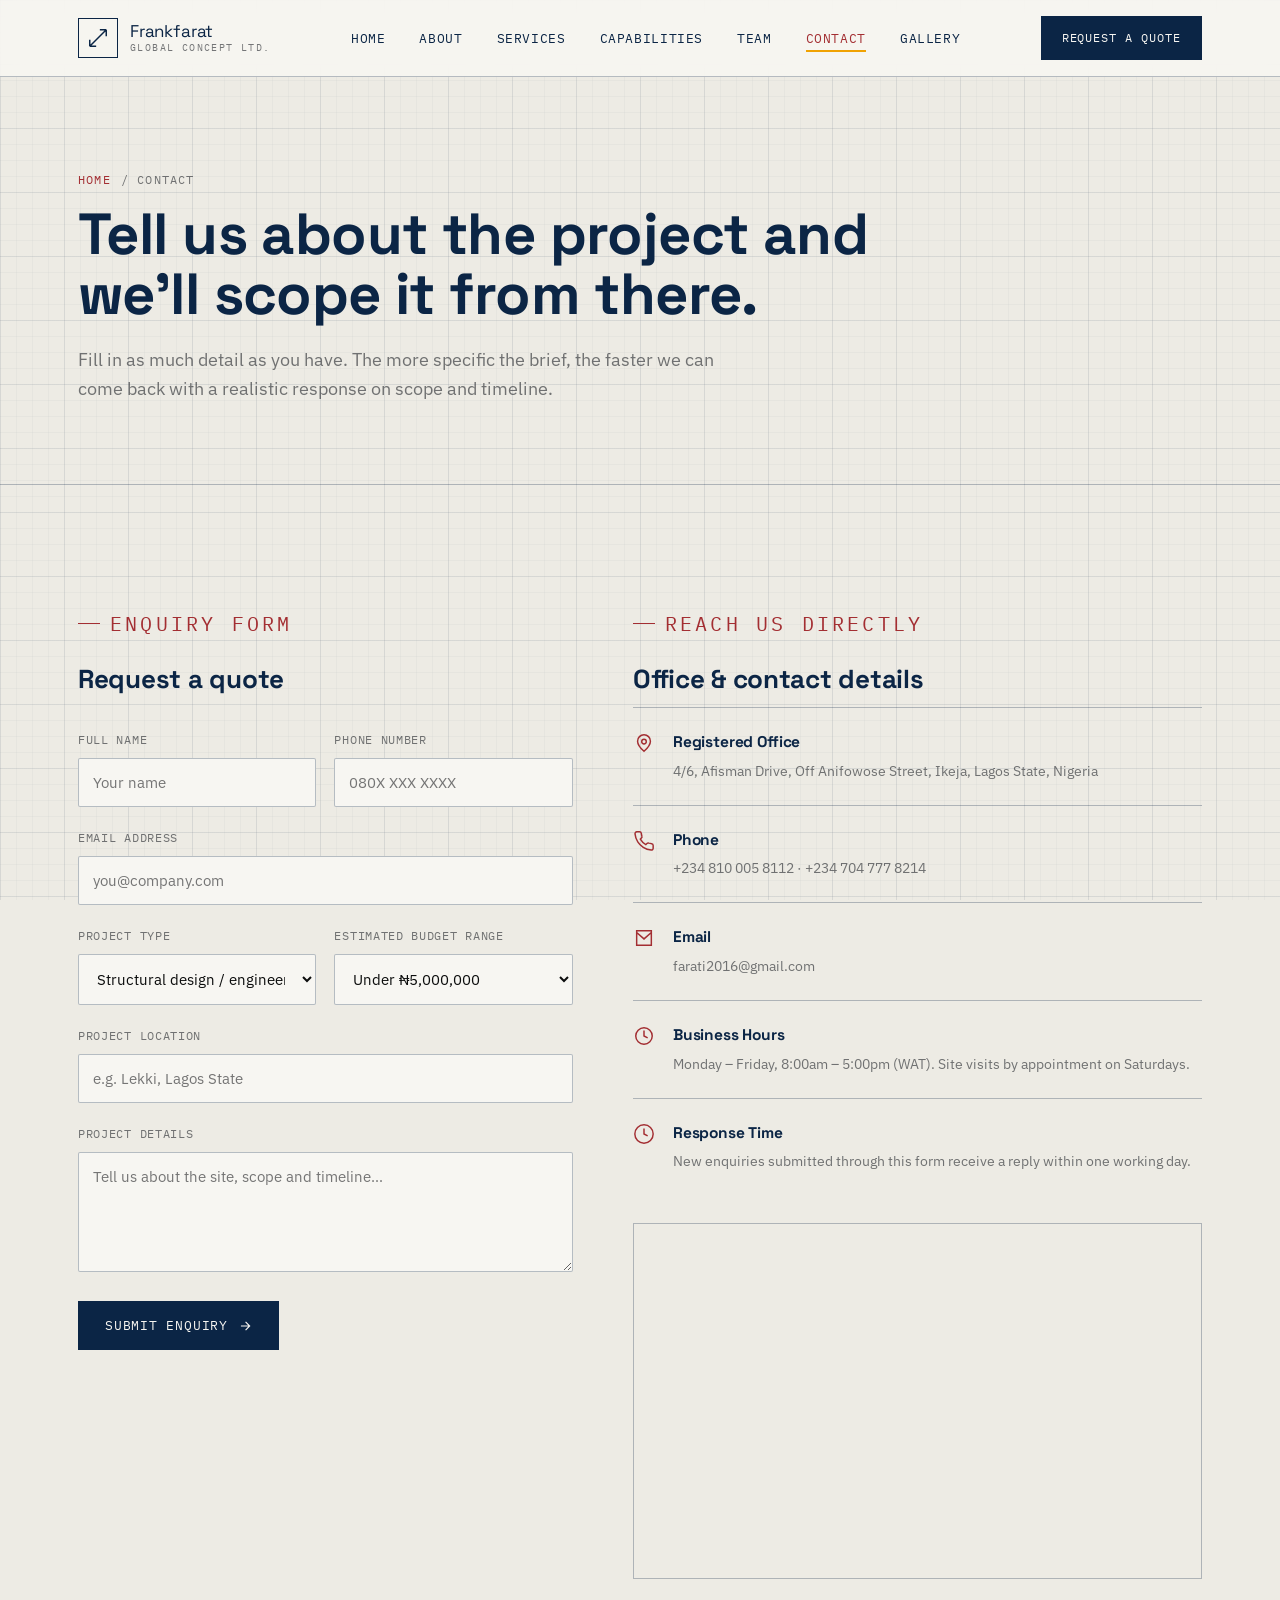
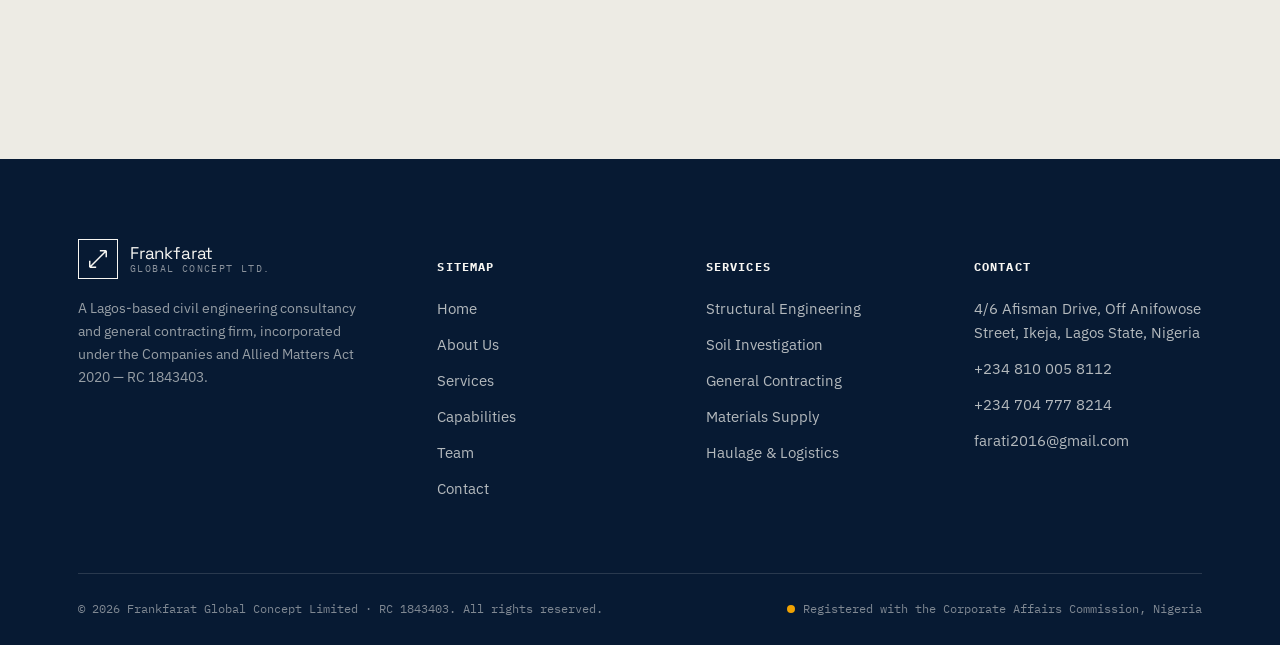
==== contact.html @ 9d9a78c6 "First commit" ====
<!DOCTYPE html>
<html lang="en">
<head>
<meta charset="UTF-8">
<meta name="viewport" content="width=device-width, initial-scale=1.0">
<title>Contact — Frankfarat Global Concept Limited</title>
<meta name="description" content="Get in touch with Frankfarat Global Concept Limited, Ikeja, Lagos State. Request a quote for structural engineering, construction, or materials supply.">
<link rel="stylesheet" href="style.css">
<style>
  .contact-grid{ display:grid; grid-template-columns:1fr 1.15fr; gap:60px; }
  .field{ margin-bottom:22px; }
  .field label{ display:block; font-family:var(--font-mono); font-size:11.5px; letter-spacing:.06em; text-transform:uppercase; color:var(--graphite-60); margin-bottom:8px; }
  .field input, .field select, .field textarea{
    width:100%; border:1px solid var(--line-strong); background:var(--paper); padding:14px 14px;
    font-family:var(--font-body); font-size:15px; color:var(--graphite); border-radius:var(--radius);
    transition:border-color .2s var(--ease);
  }
  .field input:focus, .field select:focus, .field textarea:focus{ border-color:var(--navy); outline:none; }
  .field textarea{ resize:vertical; min-height:120px; }
  .row-2{ display:grid; grid-template-columns:1fr 1fr; gap:18px; }
  @media (max-width:640px){ .row-2{ grid-template-columns:1fr; } .contact-grid{display: flex; flex-direction: column;}}
  .form-status{ margin-top:18px; font-size:14px; color:var(--stamp); opacity:0; transition:opacity .3s var(--ease); font-family:var(--font-mono); }
  .form-status.show{ opacity:1; }
  .info-card{ display:flex; gap:18px; padding:22px 0; border-top:1px solid var(--line-strong); }
  .info-card:last-child{ border-bottom:1px solid var(--line-strong); }
  .info-card .ic{ width:22px; height:22px; flex:none; color:var(--stamp); margin-top:2px; }
  .info-card h4{ font-size:15.5px; }
  .info-card p{ margin-top:4px; color:var(--graphite-60); font-size:14px; }
  .map-frame{ border:1px solid var(--line-strong); aspect-ratio:16/10; overflow:hidden; }
</style>
</head>
<body>

<div class="blueprint-bg"></div>

<header class="sheet-header">
  <div class="wrap bar">
    <a href="index.html" class="brand">
      <span class="brand-mark"><svg viewBox="0 0 24 24" fill="none" stroke="currentColor" stroke-width="1.6"><path d="M3 21 L21 3 M21 3 L21 10 M21 3 L14 3 M3 21 L10 21 M3 21 L3 14"/></svg></span>
      <span class="brand-text"><span class="name">Frankfarat</span><span class="tag">Global Concept Ltd.</span></span>
    </a>
    <nav class="main-nav">
      <a href="index.html">Home</a>
      <a href="about.html">About</a>
      <a href="services.html">Services</a>
      <a href="capabilities.html">Capabilities</a>
      <a href="team.html">Team</a>
      <a href="contact.html">Contact</a>
      <a href="gallery.html">Gallery</a>
    </nav>
    <a href="contact.html" class="nav-cta">Request a Quote</a>
    <button class="burger" aria-label="Toggle menu"><span></span><span></span><span></span></button>
  </div>
</header>

<div class="mobile-nav">
  <a href="index.html">Home</a>
  <a href="about.html">About</a>
  <a href="services.html">Services</a>
  <a href="capabilities.html">Capabilities</a>
  <a href="team.html">Team</a>
  <a href="gallery.html">Gallery</a>
  <a href="contact.html">Contact</a>
  <a href="contact.html" class="btn btn-amber">Request a Quote →</a>
</div>

<section class="page-hero">
  <div class="wrap">
    <div class="kicker"><a href="index.html">Home</a> / Contact</div>
    <h1>Tell us about the project and we'll scope it from there.</h1>
    <p class="lede">Fill in as much detail as you have. The more specific the brief, the faster we can come back with a realistic response on scope and timeline.</p>
  </div>
</section>

<section>
  <div class="wrap contact-grid">

    <div class="reveal">
      <div class="eyebrow">Enquiry Form</div>
      <h2 style="font-size:26px;margin-bottom:30px;">Request a quote</h2>
      <form id="enquiry-form" novalidate>
        <div class="row-2">
          <div class="field">
            <label for="name">Full name</label>
            <input type="text" id="name" name="name" required placeholder="Your name">
          </div>
          <div class="field">
            <label for="phone">Phone number</label>
            <input type="tel" id="phone" name="phone" required placeholder="080X XXX XXXX">
          </div>
        </div>
        <div class="field">
          <label for="email">Email address</label>
          <input type="email" id="email" name="email" required placeholder="you@company.com">
        </div>
        <div class="row-2">
          <div class="field">
            <label for="ptype">Project type</label>
            <select id="ptype" name="ptype">
              <option>Structural design / engineering consultancy</option>
              <option>Soil investigation / site report</option>
              <option>New construction</option>
              <option>Renovation / repair</option>
              <option>Materials supply / procurement</option>
              <option>Mechanical &amp; electrical works</option>
              <option>Haulage / logistics</option>
              <option>Other / not sure yet</option>
            </select>
          </div>
          <div class="field">
            <label for="budget">Estimated budget range</label>
            <select id="budget" name="budget">
              <option>Under ₦5,000,000</option>
              <option>₦5,000,000 – ₦25,000,000</option>
              <option>₦25,000,000 – ₦100,000,000</option>
              <option>Above ₦100,000,000</option>
              <option>Not yet determined</option>
            </select>
          </div>
        </div>
        <div class="field">
          <label for="location">Project location</label>
          <input type="text" id="location" name="location" placeholder="e.g. Lekki, Lagos State">
        </div>
        <div class="field">
          <label for="message">Project details</label>
          <textarea id="message" name="message" placeholder="Tell us about the site, scope and timeline…"></textarea>
        </div>
        <button type="submit" class="btn btn-solid">Submit enquiry <svg viewBox="0 0 24 24" fill="none" stroke="currentColor" stroke-width="2"><path d="M5 12h14M13 5l7 7-7 7"/></svg></button>
        <p class="form-status"></p>
      </form>
    </div>

    <div class="reveal">
      <div class="eyebrow">Reach Us Directly</div>
      <h2 style="font-size:26px;margin-bottom:6px;">Office &amp; contact details</h2>

      <div class="info-card">
        <svg class="ic" viewBox="0 0 24 24" fill="none" stroke="currentColor" stroke-width="1.6"><path d="M12 21s-7-6.2-7-11a7 7 0 0 1 14 0c0 4.8-7 11-7 11ZM12 13a2.5 2.5 0 1 0 0-5 2.5 2.5 0 0 0 0 5Z"/></svg>
        <div><h4>Registered Office</h4><p>4/6, Afisman Drive, Off Anifowose Street, Ikeja, Lagos State, Nigeria</p></div>
      </div>
      <div class="info-card">
        <svg class="ic" viewBox="0 0 24 24" fill="none" stroke="currentColor" stroke-width="1.6"><path d="M22 16.9v3a2 2 0 0 1-2.2 2 19.8 19.8 0 0 1-8.6-3 19.5 19.5 0 0 1-6-6 19.8 19.8 0 0 1-3-8.7A2 2 0 0 1 4.1 2h3a2 2 0 0 1 2 1.7c.1 1 .3 2 .6 3a2 2 0 0 1-.5 2.1L8 10a16 16 0 0 0 6 6l1.2-1.2a2 2 0 0 1 2.1-.5c1 .3 2 .5 3 .6a2 2 0 0 1 1.7 2Z"/></svg>
        <div><h4>Phone</h4><p><a href="tel:+2348100058112">+234 810 005 8112</a> · <a href="tel:+2347047778214">+234 704 777 8214</a></p></div>
      </div>
      <div class="info-card">
        <svg class="ic" viewBox="0 0 24 24" fill="none" stroke="currentColor" stroke-width="1.6"><path d="M4 4h16v16H4zM4 6l8 7 8-7"/></svg>
        <div><h4>Email</h4><p><a href="mailto:farati2016@gmail.com">farati2016@gmail.com</a></p></div>
      </div>
      <div class="info-card">
        <svg class="ic" viewBox="0 0 24 24" fill="none" stroke="currentColor" stroke-width="1.6"><path d="M12 6v6l4 2"/><circle cx="12" cy="12" r="9"/></svg>
        <div><h4>Business Hours</h4><p>Monday – Friday, 8:00am – 5:00pm (WAT). Site visits by appointment on Saturdays.</p></div>
      </div>
      <div class="info-card">
        <svg class="ic" viewBox="0 0 24 24" fill="none" stroke="currentColor" stroke-width="1.6"><path d="M22 12a10 10 0 1 1-20 0 10 10 0 0 1 20 0ZM12 6v6l4 2"/></svg>
        <div><h4>Response Time</h4><p>New enquiries submitted through this form receive a reply within one working day.</p></div>
      </div>

      <div class="map-frame" style="margin-top:28px;">
        <iframe
          title="Frankfarat Global Concept Limited location — Ikeja, Lagos"
          width="100%" height="100%" style="border:0;"
          loading="lazy"
          src="https://www.google.com/maps?q=4%2F6+Afisman+Drive%2C+Off+Anifowose+Street%2C+Ikeja%2C+Lagos+State%2C+Nigeria&output=embed">
        </iframe>
      </div>
    </div>

  </div>
</section>

<footer style="margin-top:60px;">
  <div class="wrap">
    <div class="foot-grid">
      <div class="foot-brand">
        <a href="index.html" class="brand">
          <span class="brand-mark" style="border-color:var(--paper);color:var(--paper);"><svg viewBox="0 0 24 24" fill="none" stroke="currentColor" stroke-width="1.6"><path d="M3 21 L21 3 M21 3 L21 10 M21 3 L14 3 M3 21 L10 21 M3 21 L3 14"/></svg></span>
          <span class="brand-text"><span class="name">Frankfarat</span><span class="tag" style="color:rgba(247,246,242,0.55);">Global Concept Ltd.</span></span>
        </a>
        <p>A Lagos-based civil engineering consultancy and general contracting firm, incorporated under the Companies and Allied Matters Act 2020 — RC 1843403.</p>
      </div>
      <div>
        <h5>Sitemap</h5>
        <ul>
          <li><a href="index.html">Home</a></li>
          <li><a href="about.html">About Us</a></li>
          <li><a href="services.html">Services</a></li>
          <li><a href="capabilities.html">Capabilities</a></li>
          <li><a href="team.html">Team</a></li>
          <li><a href="contact.html">Contact</a></li>
        </ul>
      </div>
      <div>
        <h5>Services</h5>
        <ul>
          <li><a href="services.html">Structural Engineering</a></li>
          <li><a href="services.html">Soil Investigation</a></li>
          <li><a href="services.html">General Contracting</a></li>
          <li><a href="services.html">Materials Supply</a></li>
          <li><a href="services.html">Haulage &amp; Logistics</a></li>
        </ul>
      </div>
      <div>
        <h5>Contact</h5>
        <ul>
          <li>4/6 Afisman Drive, Off Anifowose Street, Ikeja, Lagos State, Nigeria</li>
          <li><a href="tel:+2348100058112">+234 810 005 8112</a></li>
          <li><a href="tel:+2347047778214">+234 704 777 8214</a></li>
          <li><a href="mailto:farati2016@gmail.com">farati2016@gmail.com</a></li>
        </ul>
      </div>
    </div>
    <div class="foot-bottom">
      <span>© <span class="year"></span> Frankfarat Global Concept Limited · RC 1843403. All rights reserved.</span>
      <span class="stamp"><span></span> Registered with the Corporate Affairs Commission, Nigeria</span>
    </div>
  </div>
</footer>

<script src="script.js"></script>
</body>
</html>
---- style.css ----
/* ==========================================================================
   FRANKFARAT GLOBAL CONCEPT LIMITED — Design System
   Concept: "Working Drawing" — the site is built like a set of construction
   documents. Blueprint grids, sheet numbers, dimension lines, revision
   stamps and specification tables stand in for the usual decorative UI.
   ========================================================================== */

@import url('https://fonts.googleapis.com/css2?family=Space+Grotesk:wght@400;500;600;700&family=IBM+Plex+Sans:ital,wght@0,400;0,500;0,600;0,700;1,400&family=IBM+Plex+Mono:wght@400;500;600&display=swap');

:root{
  /* ---- palette ---- */
  --navy:        #0B2545;   /* structural blue — primary */
  --navy-deep:   #071A33;   /* darkest panels */
  --navy-mid:    #14335E;
  --concrete:    #EDEBE4;   /* base page background — cast concrete */
  --concrete-2:  #E1DED4;   /* slightly deeper concrete for panels */
  --paper:       #F7F6F2;   /* drawing paper white */
  --graphite:    #0c0d0d;   /* body copy */
  --graphite-60: rgba(35,38,43,0.62);
  --amber:       #F0A202;   /* site-safety amber — primary accent */
  --amber-deep:  #C97F00;
  --stamp:       #A32E32;   /* certification-stamp red, used sparingly */
  --line:        rgba(11,37,69,0.14);
  --line-strong: rgba(11,37,69,0.28);
  --white:       #FFFFFF;

  --font-display: 'Space Grotesk', sans-serif;
  --font-body:    'IBM Plex Sans', sans-serif;
  --font-mono:    'IBM Plex Mono', monospace;

  --container: 1180px;
  --radius: 2px;
  --ease: cubic-bezier(.22,.68,0,1);
}

*,*::before,*::after{ box-sizing:border-box; }
html{ scroll-behavior:smooth; }
body{
  margin:0;
  background:var(--concrete);
  color:var(--graphite);
  font-family:var(--font-body);
  font-size:16px;
  line-height:1.65;
  -webkit-font-smoothing:antialiased;
  overflow-x:hidden;
  
}

img{ max-width:100%; display:block;}
a{ color:inherit; text-decoration:none; }
ul{ margin:0; padding:0; list-style:none; }
button{ font-family:inherit; cursor:pointer; }
h1,h2,h3,h4{ font-family:var(--font-display); margin:0; color:var(--navy); letter-spacing:-0.01em; }
p{ margin:0; }

:focus-visible{ outline:2px solid var(--amber); outline-offset:3px; }

@media (prefers-reduced-motion: reduce){
  *,*::before,*::after{ animation-duration:0.001ms !important; animation-iteration-count:1 !important; transition-duration:0.001ms !important; scroll-behavior:auto !important; }
}

/* ---- blueprint grid backdrop ---- */
.blueprint-bg{
  position:fixed; inset:0; z-index:-2; pointer-events:none;
  background-image:
    linear-gradient(var(--line) 1px, transparent 1px),
    linear-gradient(90deg, var(--line) 1px, transparent 1px);
  background-size:64px 64px;
  opacity:0.5;
}
.blueprint-bg::after{
  content:"";
  position:absolute; inset:0;
  background-image:
    linear-gradient(rgba(11,37,69,0.06) 1px, transparent 1px),
    linear-gradient(90deg, rgba(11,37,69,0.06) 1px, transparent 1px);
  background-size:16px 16px;
}

.wrap{ max-width:var(--container); margin:0 auto; padding:0 28px; }

/* ==========================================================================
   TOP BAR — sheet header
   ========================================================================== */
.sheet-header{
  position:fixed; top:0; left:0; right:0; z-index:200;
  background:rgba(247,246,242,0.88);
  backdrop-filter:blur(10px);
  border-bottom:1px solid var(--line-strong);
  transition:background .3s var(--ease);
}
.sheet-header .bar{
  display:flex; align-items:center; justify-content:space-between;
  height:76px;
}
.brand{ display:flex; align-items:center; gap:12px; }
.brand-mark{
  width:40px; height:40px; flex:none;
  border:1.5px solid var(--navy);
  display:flex; align-items:center; justify-content:center;
  position:relative;
  color:var(--navy);
}
.brand-mark svg{ width:22px; height:22px; }
.brand-text{ display:flex; flex-direction:column; line-height:1.15; }
.brand-text .name{ font-family:var(--font-display); font-weight:70img0; font-size:17px; color:var(--navy); letter-spacing:-0.01em;}
.brand-text .tag{ font-family:var(--font-mono); font-size:10px; letter-spacing:0.14em; text-transform:uppercase; color:var(--graphite-60); }

.main-nav{ display:flex; align-items:center; gap:2px; }
.main-nav a{
  font-family:var(--font-mono);
  font-size:12.5px; letter-spacing:0.05em; text-transform:uppercase;
  color:var(--navy); padding:10px 16px; position:relative;
}
.main-nav a::after{
  content:""; position:absolute; left:16px; right:16px; bottom:6px; height:2px;
  background:var(--amber); transform:scaleX(0); transform-origin:left; transition:transform .28s var(--ease);
}
.main-nav a:hover::after, .main-nav a.active::after{ transform:scaleX(1); }
.main-nav a.active{ color:var(--stamp); }

.nav-cta{
  font-family:var(--font-mono); font-size:12px; letter-spacing:0.08em; text-transform:uppercase;
  background:var(--navy); color:var(--paper); padding:11px 20px; border:1px solid var(--navy);
  transition:background .25s var(--ease), color .25s var(--ease);
}
.nav-cta:hover{ background:var(--amber); border-color:var(--amber); color:var(--navy-deep); }

.burger{ display:none; width:32px; height:32px; border:none; background:none; position:relative; }
.burger span{ position:absolute; left:4px; right:4px; height:2px; background:var(--navy); transition:all .25s var(--ease); }
.burger span:nth-child(1){ top:11px; }
.burger span:nth-child(2){ top:19px; }
.burger span:nth-child(3){ top:27px; }
.burger.open span:nth-child(1){ transform:translateY(8px) rotate(45deg); }
.burger.open span:nth-child(2){ opacity:0; }
.burger.open span:nth-child(3){ transform:translateY(-8px) rotate(-45deg); }

.mobile-nav{
  display:none; position:fixed; top:76px; left:0; right:0; bottom:0; z-index:190; height: 100%;
  background:var(--navy-deep); padding:32px 28px; transform:translateY(-8px); opacity:0;
  pointer-events:none; transition:all .3s var(--ease);
}
.mobile-nav.open{ opacity:1; transform:translateY(0); pointer-events:auto; }
.mobile-nav a{
  display:block; font-family:var(--font-display); font-size:28px; color:var(--paper); 
  padding:16px 0; border-bottom:1px solid rgba(247,246,242,0.14); height: 10%;
}
.mobile-nav .nav-cta{ margin-top:24px; display:inline-block; }

@media (max-width:900px){
  .main-nav, .sheet-header .nav-cta{ display:none; }
  .burger{ display:block; }
  .mobile-nav{ display:block; }
}

/* ==========================================================================
   BUTTONS
   ========================================================================== */
.btn{
  display:inline-flex; align-items:center; gap:10px;
  font-family:var(--font-mono); font-size:13px; letter-spacing:0.06em; text-transform:uppercase;
  padding:15px 26px; border:1px solid var(--navy); background:transparent; color:var(--navy);
  transition:all .25s var(--ease);
}
.btn svg{ width:14px; height:14px; transition:transform .25s var(--ease); }
.btn:hover svg{ transform:translateX(4px); }
.btn-solid{ background:var(--navy); color:var(--paper); }
.btn-solid:hover{ background:var(--amber); border-color:var(--amber); color:var(--navy-deep); }
.btn-ghost:hover{ background:var(--navy); color:var(--paper); }
.btn-amber{ background:var(--amber); border-color:var(--amber); color:var(--navy-deep); }
.btn-amber:hover{ background:var(--navy); border-color:var(--navy); color:var(--paper); }

/* ==========================================================================
   EYEBROWS / LABELS / SHEET NUMBERS
   ========================================================================== */
.eyebrow{
  display:inline-flex; align-items:center; gap:10px;
  font-family:var(--font-mono); font-size:20px; letter-spacing:0.16em; text-transform:uppercase;
  color:var(--stamp); margin-bottom:18px; font-weight: 1000px;
}
.eyebrow::before{ content:""; width:22px; height:1px; background:var(--stamp); }

.sheet-tag{
  font-family:var(--font-mono); font-size:11px; letter-spacing:0.08em; color:var(--graphite-60);
  border:1px solid var(--line-strong); padding:4px 10px; display:inline-block;
}

/* ==========================================================================
   SECTION SCAFFOLDING
   ========================================================================== */
section{ position:relative; padding:120px 0; }
.section-tight{ padding:88px 0; }
.section-head{ max-width:680px; margin-bottom:64px; }
.section-head h2{ font-size:clamp(30px,4vw,46px); line-height:1.08; }
.section-head p{ margin-top:18px; font-size:17px; color:var(--graphite-60); max-width:560px; }

.dim-divider{
  display:flex; align-items:center; gap:14px; margin:0 0 64px;
  font-family:var(--font-mono); font-size:11px; color:var(--graphite-60); letter-spacing:0.1em;
}
.dim-divider .tick{ flex:1; height:1px; background:var(--line-strong); position:relative; }
.dim-divider .tick::before, .dim-divider .tick::after{
  content:""; position:absolute; top:-4px; width:1px; height:9px; background:var(--line-strong);
}
.dim-divider .tick::before{ left:0; }
.dim-divider .tick::after{ right:0; }

/* ==========================================================================
   HERO
   ========================================================================== */
.hero{
  padding:180px 0 100px;
  position:relative;
  overflow:hidden;
}
.hero-grid{
  display:grid; grid-template-columns:1.05fr 0.95fr; gap:50px; align-items:center;
}
.hero-frame{
  border:1px solid var(--line-strong); padding:6px;
}
.hero-frame-inner{ border:1px solid var(--line-strong); padding:26px 26px 20px; position:relative; }
.corner-label{
  position:absolute; font-family:var(--font-mono); font-size:10px; letter-spacing:0.08em; color:var(--graphite-60);
}
.corner-label.tl{ top:6px; left:10px; }
.corner-label.tr{ top:6px; right:10px; }
.corner-label.bl{ bottom:-24px; left:10px; }
.corner-label.br{ bottom:-24px; right:10px; }

.hero h1{
  font-size:clamp(38px,5.4vw,68px); line-height:1.03; font-weight:700;
  max-width:640px;
}
.hero h1 .accent{ color:var(--stamp); }
.hero-lede{
  margin-top:24px; font-size:18px; color:var(--graphite-60); max-width:460px;
}
.hero-actions{ margin-top:38px; display:flex; gap:16px; flex-wrap:wrap; }

.hero-stats{
  margin-top:64px; display:grid; grid-template-columns:repeat(4,auto); gap:36px;
  border-top:1px solid var(--line-strong); padding-top:26px;
}
.hero-stats .stat b{
  display:block; font-family:var(--font-display); font-size:28px; color:var(--navy);
}
.hero-stats .stat span{
  font-family:var(--font-mono); font-size:10.5px; letter-spacing:0.06em; text-transform:uppercase; color:var(--graphite-60);
}

@media (max-width:900px){
  .hero-grid{ grid-template-columns:1fr; }
  .hero-stats{ grid-template-columns:repeat(2,auto); }
}

/* drawing canvas */
.blueprint-drawing{ width:100%; height:auto; display:block; }
.bp-line{
  fill:none; stroke:var(--navy); stroke-width:1.6; vector-effect:non-scaling-stroke;
  stroke-dasharray:1; stroke-dashoffset:1;
  animation:draw 2.6s var(--ease) forwards;
}
.bp-line.amber{ stroke:var(--amber-deep); }
.bp-line.thin{ stroke-width:0.9; opacity:0.55; }
.bp-fill{ opacity:0; animation:fadein 1s ease forwards; }
@keyframes draw{ to{ stroke-dashoffset:0; } }
@keyframes fadein{ to{ opacity:1; } }

/* ==========================================================================
   MARQUEE STRIP
   ========================================================================== */
.strip{
  background:var(--navy); color:var(--paper); padding:14px 0; overflow:hidden;
  border-top:1px solid var(--navy-deep); border-bottom:1px solid var(--navy-deep);
}
.strip-track{ display:flex; width:max-content; animation:scroll-strip 32s linear infinite; }
.strip-track span{
  font-family:var(--font-mono); font-size:12.5px; letter-spacing:0.14em; text-transform:uppercase;
  padding:0 28px; white-space:nowrap; opacity:0.85; display:flex; align-items:center; gap:28px;
}
.strip-track span::after{ content:"◆"; color:var(--amber); font-size:8px; }
@keyframes scroll-strip{ from{ transform:translateX(0); } to{ transform:translateX(-50%); } }

/* ==========================================================================
   CARDS — SERVICES
   ========================================================================== */
.svc-grid{ display:grid; grid-template-columns:repeat(3,1fr); gap:1px; background:var(--line-strong); border:1px solid var(--line-strong); }
.svc-card{
  background:var(--paper); padding:36px 30px; position:relative; overflow:hidden;
  transition:background .3s var(--ease);
}
.svc-card:hover{ background:var(--white); }
.svc-card .num{ font-family:var(--font-mono); font-size:12px; color:var(--graphite-60); }
.svc-card h3{ font-size:20px; margin-top:18px; line-height:1.2; }
.svc-card p{ margin-top:12px; font-size:14.5px; color:var(--graphite-60); }
.svc-card .icon{ width:34px; height:34px; margin-top:20px; color:var(--stamp); }
.svc-card::before{
  content:""; position:absolute; left:0; top:0; bottom:0; width:3px; background:var(--amber);
  transform:scaleY(0); transform-origin:top; transition:transform .3s var(--ease);
}
.svc-card:hover::before{ transform:scaleY(1); }

@media (max-width:900px){ .svc-grid{ grid-template-columns:1fr 1fr; } }
@media (max-width:600px){ .svc-grid{ grid-template-columns:1fr; } }

/* ==========================================================================
   PROCESS / TIMELINE
   ========================================================================== */
.process{ display:grid; grid-template-columns:repeat(4,1fr); gap:0; position:relative; }
.process::before{ content:""; position:absolute; top:22px; left:0; right:0; height:1px; background:var(--line-strong); }
.p-step{ padding:0 22px 0 0; position:relative; }
.p-step .marker{
  width:44px; height:44px; border:1.5px solid var(--navy); background:var(--concrete);
  display:flex; align-items:center; justify-content:center; font-family:var(--font-mono);
  color:var(--navy); font-size:13px; position:relative; z-index:2;
}
.p-step h4{ margin-top:22px; font-size:17px; }
.p-step p{ margin-top:10px; font-size:14px; color:var(--graphite-60); }
@media (max-width:900px){
  .process{ grid-template-columns:1fr; gap:40px; }
  .process::before{ display:none; }
}

/* ==========================================================================
   CTA BAND
   ========================================================================== */
.cta-band{
  background:var(--navy); color:var(--paper); padding:90px 0; position:relative; overflow:hidden;
}
.cta-band::before{
  content:""; position:absolute; inset:0;
  background-image:linear-gradient(rgba(255,255,255,0.05) 1px, transparent 1px), linear-gradient(90deg, rgba(255,255,255,0.05) 1px, transparent 1px);
  background-size:48px 48px;
}
.cta-inner{ position:relative; display:flex; justify-content:space-between; align-items:center; gap:40px; flex-wrap:wrap; }
.cta-inner h2{ color:var(--paper); font-size:clamp(26px,3.4vw,38px); max-width:520px; }
.cta-inner p{ color:rgba(247,246,242,0.7); margin-top:12px; max-width:460px; }

/* ==========================================================================
   FOOTER
   ========================================================================== */
footer{ background:var(--navy-deep); color:rgba(247,246,242,0.72); padding:80px 0 0; }
.foot-grid{ display:grid; grid-template-columns:1.4fr 1fr 1fr 1fr; gap:40px; padding-bottom:60px; border-bottom:1px solid rgba(247,246,242,0.14); }
.foot-brand .brand-text .name{ color:var(--paper); }
.foot-brand p{ margin-top:18px; font-size:14px; max-width:280px; color:rgba(247,246,242,0.6); }
footer h5{ font-family:var(--font-mono); font-size:11.5px; letter-spacing:0.1em; text-transform:uppercase; color:var(--paper); margin-bottom:20px; }
footer ul li{ margin-bottom:12px; font-size:14.5px; }
footer ul li a:hover{ color:var(--amber); }
.foot-bottom{ display:flex; justify-content:space-between; align-items:center; padding:26px 0; font-family:var(--font-mono); font-size:11.5px; flex-wrap:wrap; gap:12px; color:rgba(247,246,242,0.5); }
.foot-bottom .stamp{ display:flex; align-items:center; gap:8px; }
.foot-bottom .stamp span{ width:8px; height:8px; border-radius:50%; background:var(--amber); display:inline-block; }

@media (max-width:900px){ .foot-grid{ grid-template-columns:1fr 1fr; } }
@media (max-width:560px){ .foot-grid{ grid-template-columns:1fr; } }

/* ==========================================================================
   REVEAL ON SCROLL
   ========================================================================== */
.reveal{ opacity:0; transform:translateY(28px); transition:opacity .7s var(--ease), transform .7s var(--ease); }
.reveal.in{ opacity:1; transform:translateY(0); }
.reveal-stagger > *{ opacity:0; transform:translateY(20px); transition:opacity .6s var(--ease), transform .6s var(--ease); }
.reveal-stagger.in > *{ opacity:1; transform:translateY(0); }
.reveal-stagger.in > *:nth-child(1){ transition-delay:.05s; }
.reveal-stagger.in > *:nth-child(2){ transition-delay:.12s; }
.reveal-stagger.in > *:nth-child(3){ transition-delay:.19s; }
.reveal-stagger.in > *:nth-child(4){ transition-delay:.26s; }
.reveal-stagger.in > *:nth-child(5){ transition-delay:.33s; }
.reveal-stagger.in > *:nth-child(6){ transition-delay:.40s; }

/* ==========================================================================
   PAGE HERO (inner pages)
   ========================================================================== */
.page-hero{ padding:170px 0 80px; border-bottom:1px solid var(--line-strong); }
.page-hero .kicker{ font-family:var(--font-mono); font-size:12px; color:var(--graphite-60); letter-spacing:0.1em; text-transform:uppercase; margin-bottom:14px; display:flex; gap:10px; align-items:center; }
.page-hero .kicker a{ color:var(--stamp); }
.page-hero h1{ font-size:clamp(34px,5vw,58px); line-height:1.04; max-width:820px; }
.page-hero .lede{ margin-top:22px; font-size:17.5px; color:var(--graphite-60); max-width:640px; }

/* ==========================================================================
   GENERIC TABLES / SPEC LISTS
   ========================================================================== */
.spec-table{ width:100%; border-collapse:collapse; }
.spec-table tr{ border-bottom:1px solid var(--line-strong); }
.spec-table td{ padding:18px 10px; font-size:14.5px; vertical-align:top; }
.spec-table td:first-child{ font-family:var(--font-mono); color:var(--graphite-60); width:220px; font-size:12.5px; letter-spacing:0.04em; text-transform:uppercase; }

.tag-pill{
  display:inline-flex; align-items:center; font-family:var(--font-mono); font-size:11.5px;
  letter-spacing:0.05em; text-transform:uppercase; padding:7px 14px; border:1px solid var(--line-strong); margin:0 8px 8px 0;
  color:var(--navy);
}

/* ==========================================================================
   UTILITY
   ========================================================================== */
.grid-2{ display:grid; grid-template-columns:1fr 1fr; gap:60px; }
.grid-3{ display:grid; grid-template-columns:repeat(3,1fr); gap:34px; }
@media (max-width:900px){ .grid-2, .grid-3{ grid-template-columns:1fr; } }
.mt-0{ margin-top:0 !important; }
.panel{ background:var(--paper); border:1px solid var(--line-strong); padding:40px; }
.center{ text-align:center; }
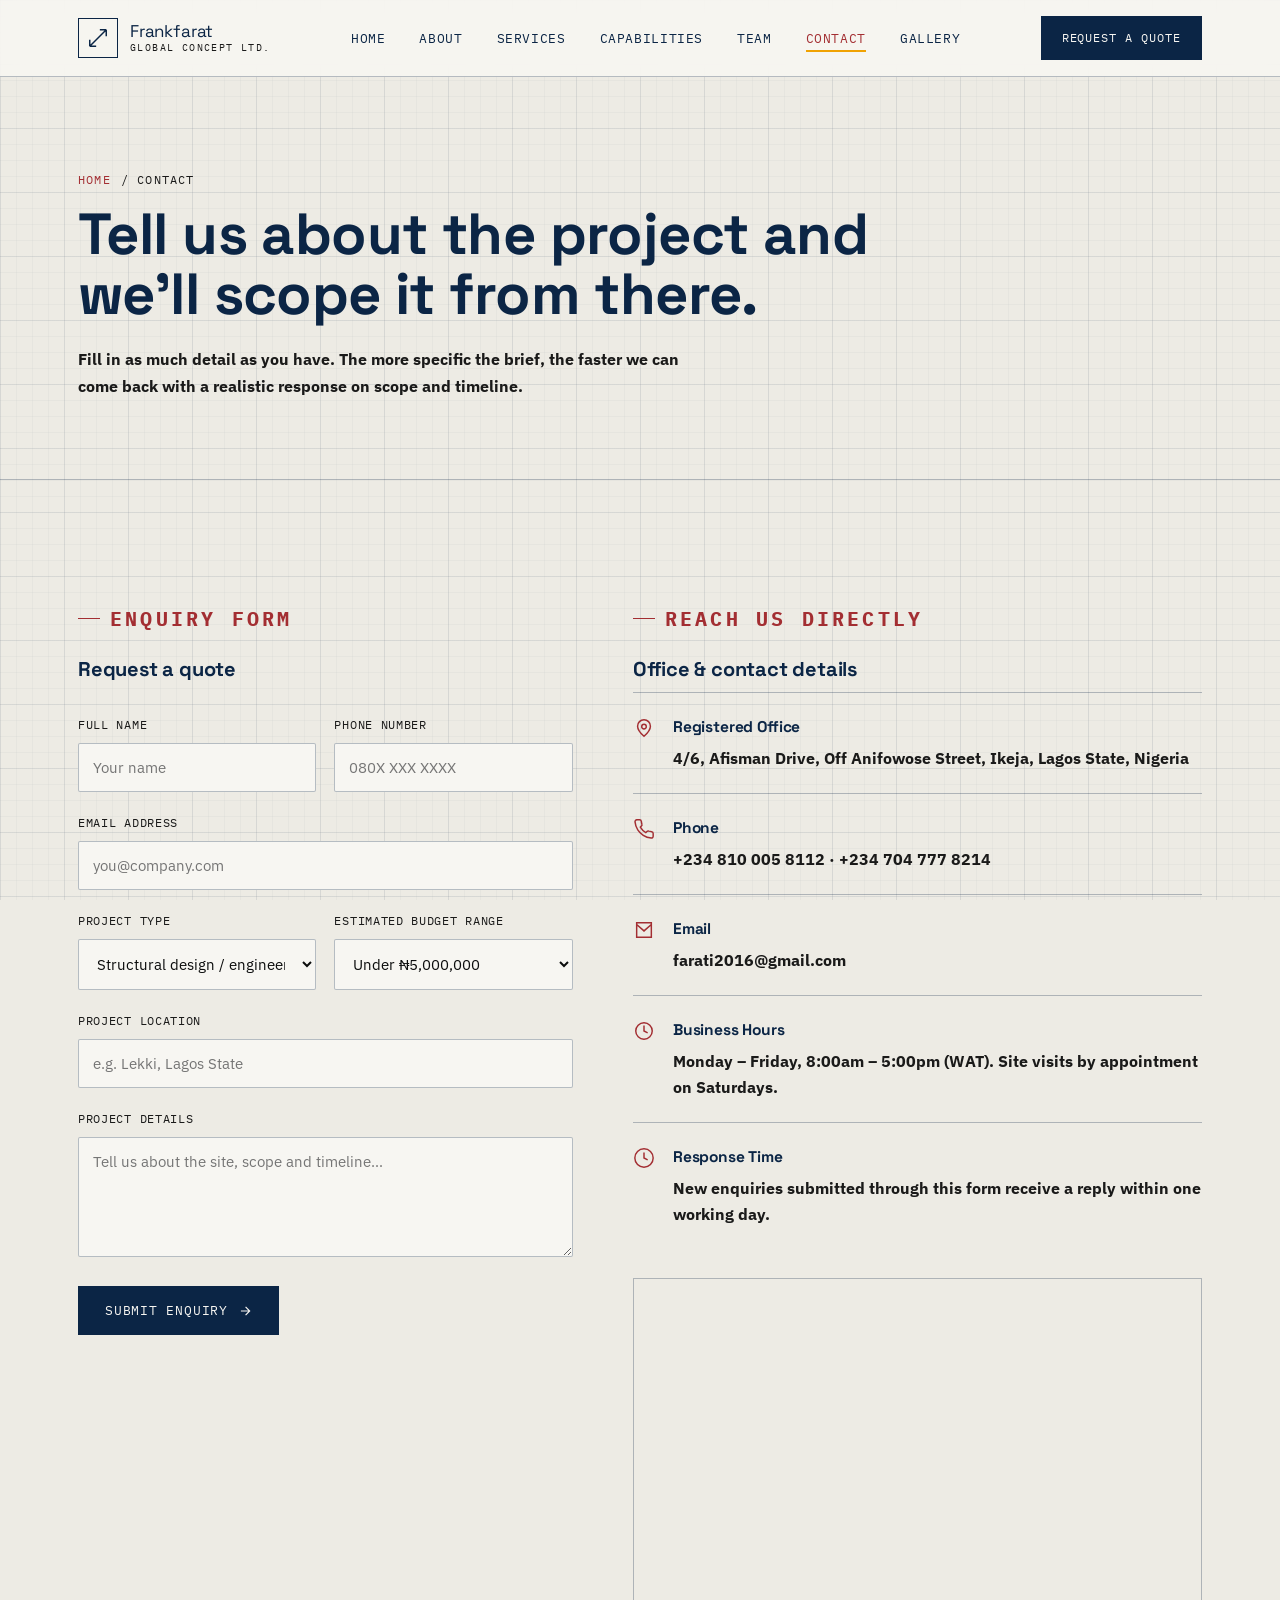
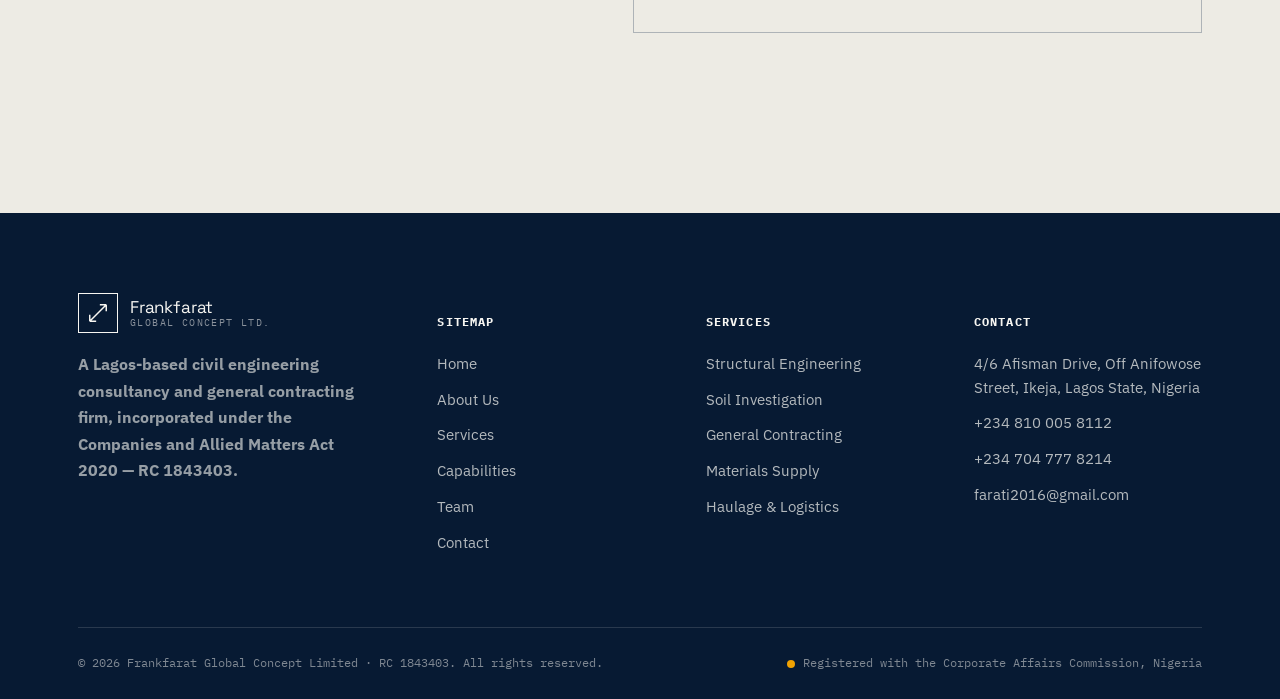
==== commit afe9aca4: "contact-correction" ====
--- a/contact.html
+++ b/contact.html
@@ -114,7 +114,6 @@
               <option>₦5,000,000 – ₦25,000,000</option>
               <option>₦25,000,000 – ₦100,000,000</option>
               <option>Above ₦100,000,000</option>
-              <option>Not yet determined</option>
             </select>
           </div>
         </div>
--- a/style.css
+++ b/style.css
@@ -16,7 +16,7 @@
   --concrete-2:  #E1DED4;   /* slightly deeper concrete for panels */
   --paper:       #F7F6F2;   /* drawing paper white */
   --graphite:    #0c0d0d;   /* body copy */
-  --graphite-60: rgba(35,38,43,0.62);
+  --graphite-60: rgba(17, 17, 17, 0.959);
   --amber:       #F0A202;   /* site-safety amber — primary accent */
   --amber-deep:  #C97F00;
   --stamp:       #A32E32;   /* certification-stamp red, used sparingly */
@@ -52,7 +52,8 @@
 ul{ margin:0; padding:0; list-style:none; }
 button{ font-family:inherit; cursor:pointer; }
 h1,h2,h3,h4{ font-family:var(--font-display); margin:0; color:var(--navy); letter-spacing:-0.01em; }
-p{ margin:0; }
+p{ margin:0; font-size: 16px !important; font-weight:800 !important; }
+h2{font-size:20px !important;}
 
 :focus-visible{ outline:2px solid var(--amber); outline-offset:3px; }
 
@@ -177,7 +178,7 @@
 .eyebrow{
   display:inline-flex; align-items:center; gap:10px;
   font-family:var(--font-mono); font-size:20px; letter-spacing:0.16em; text-transform:uppercase;
-  color:var(--stamp); margin-bottom:18px; font-weight: 1000px;
+  color:var(--stamp); margin-bottom:18px; font-weight: 1000;
 }
 .eyebrow::before{ content:""; width:22px; height:1px; background:var(--stamp); }
 
@@ -396,7 +397,7 @@
    UTILITY
    ========================================================================== */
 .grid-2{ display:grid; grid-template-columns:1fr 1fr; gap:60px; }
-.grid-3{ display:grid; grid-template-columns:repeat(3,1fr); gap:34px; }
+.grid-3{ display:grid; grid-template-columns:repeat(2,1fr); gap:34px; }
 @media (max-width:900px){ .grid-2, .grid-3{ grid-template-columns:1fr; } }
 .mt-0{ margin-top:0 !important; }
 .panel{ background:var(--paper); border:1px solid var(--line-strong); padding:40px; }
